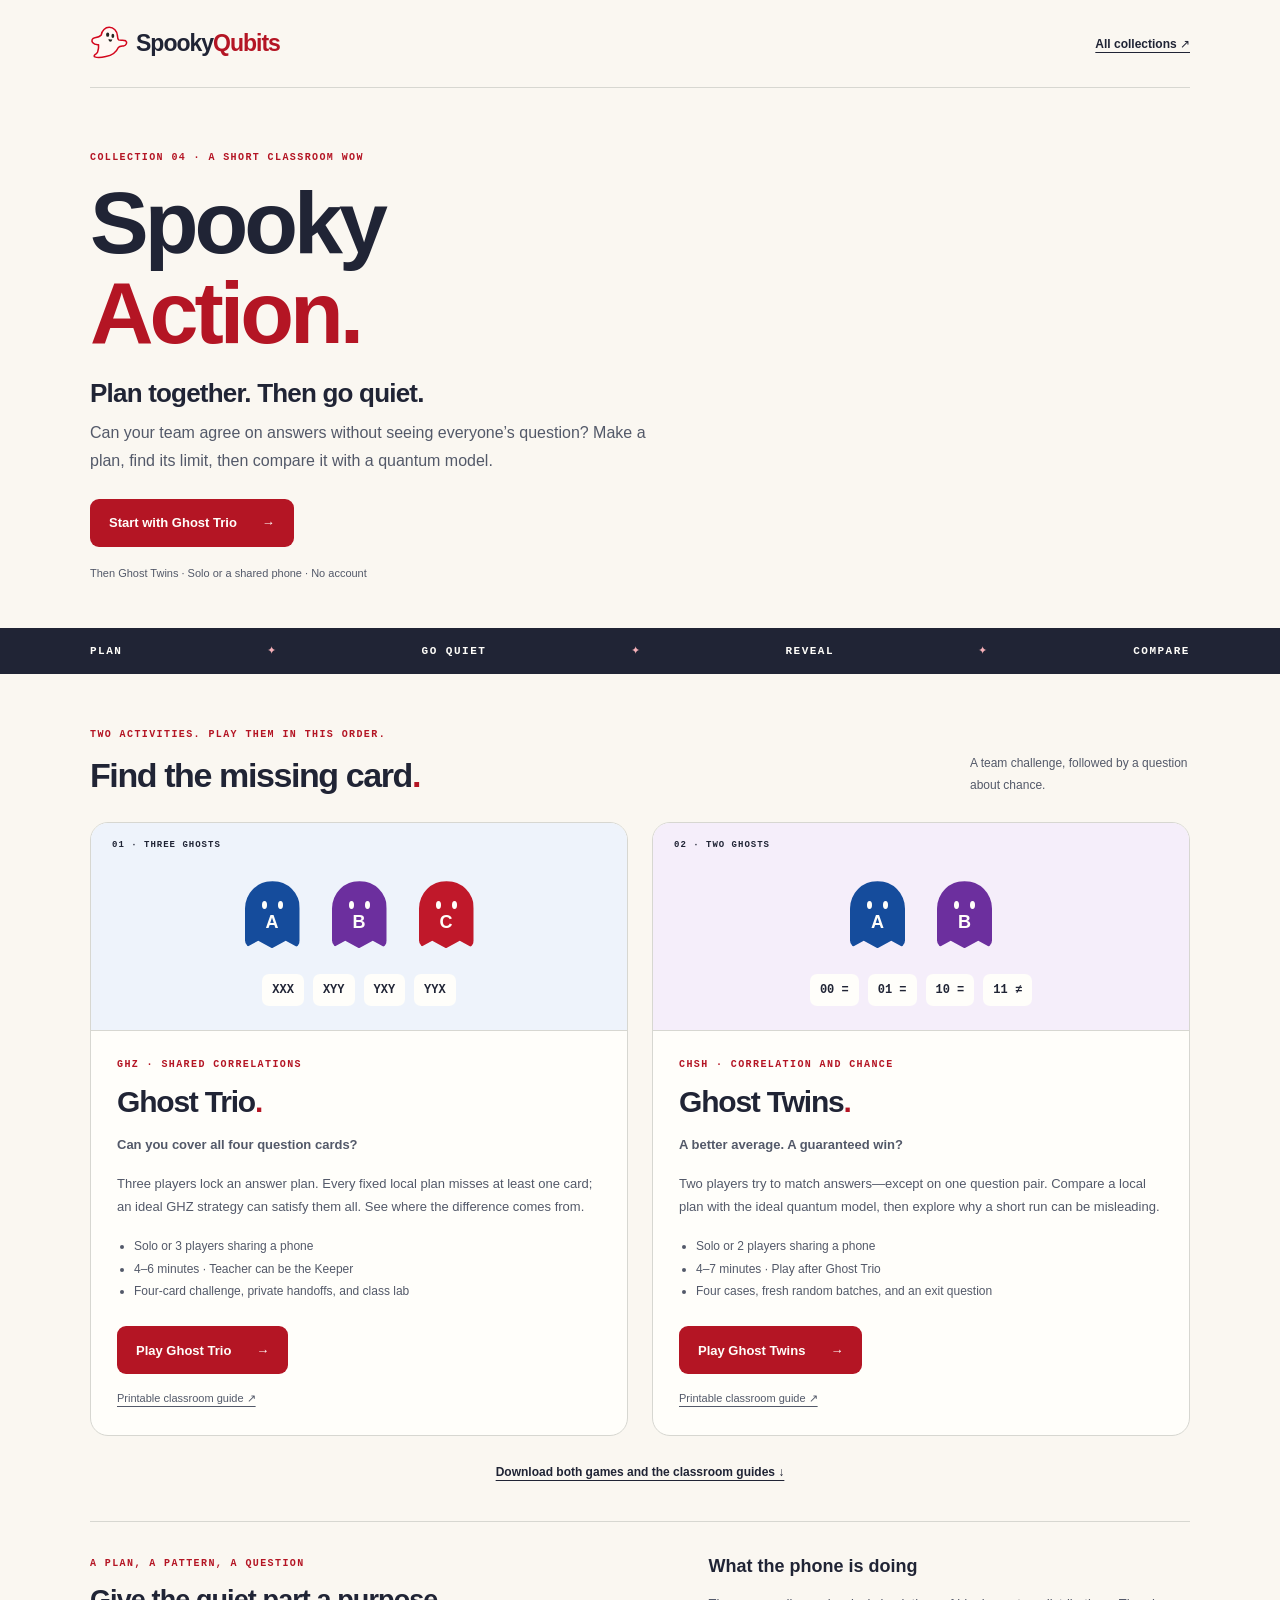
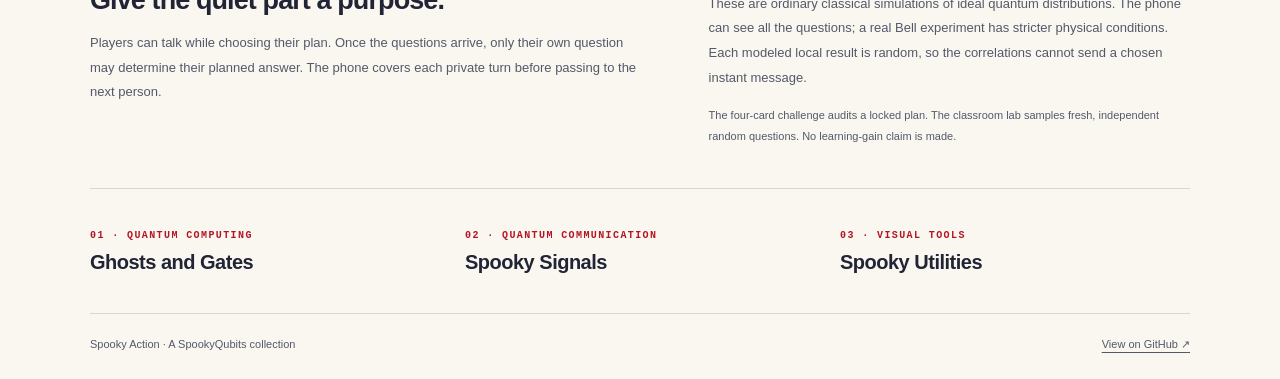
==== index.html @ 949a3e1e "Add Spooky Action with Ghost Trio and Ghost Twins Co-Authored-By: Claude Opus 5.5 <noreply@anthropic" ====
<!doctype html>
<html lang="en">
<head>
  <meta charset="utf-8">
  <meta name="viewport" content="width=device-width,initial-scale=1">
  <meta name="theme-color" content="#b41524">
  <meta name="description" content="Spooky Action: two short classroom activities about quantum correlations. Start with Ghost Trio, then play Ghost Twins. Solo or shared-phone play.">
  <title>Spooky Action · SpookyQubits</title>
  <link rel="icon" href="assets/ghost.svg" type="image/svg+xml">
  <link rel="stylesheet" href="action.css">
</head>
<body>
<a class="skip" href="#main">Skip to content</a>
<header class="masthead wrap"><a class="brand" href="./"><img src="assets/ghost.svg" width="39" height="39" alt="">Spooky<span>Qubits</span></a><a class="back" href="https://spookyqubits.github.io/Ghosts_and_Gates/#collections">All collections ↗</a></header>
<main id="main">
  <section class="intro wrap"><p class="eyebrow">COLLECTION 04 · A SHORT CLASSROOM WOW</p><h1>Spooky<br><em>Action.</em></h1><p class="lede">Plan together. Then go quiet.</p><p class="intro-copy">Can your team agree on answers without seeing everyone’s question? Make a plan, find its limit, then compare it with a quantum model.</p><a class="button primary" href="games/ghost-trio/">Start with Ghost Trio <span aria-hidden="true">→</span></a><p class="small">Then Ghost Twins · Solo or a shared phone · No account</p></section>
  <div class="band"><div class="wrap">PLAN <span aria-hidden="true">✦</span> GO QUIET <span aria-hidden="true">✦</span> REVEAL <span aria-hidden="true">✦</span> COMPARE</div></div>
  <section class="tools wrap" id="games" aria-labelledby="games-title"><div class="section-heading"><div><p class="eyebrow">TWO ACTIVITIES. PLAY THEM IN THIS ORDER.</p><h2 id="games-title">Find the missing card<span>.</span></h2></div><p>A team challenge, followed by a question about chance.</p></div><div class="tool-grid">
    <article class="tool-card"><div class="tool-art trio-art" aria-hidden="true"><span class="art-label">01 · THREE GHOSTS</span><div class="ghost-line"><span class="art-ghost a">A</span><span class="art-ghost b">B</span><span class="art-ghost c">C</span></div><div class="card-pattern"><span>XXX</span><span>XYY</span><span>YXY</span><span>YYX</span></div></div><div class="tool-body"><p class="eyebrow">GHZ · SHARED CORRELATIONS</p><h3>Ghost Trio<span>.</span></h3><p class="question">Can you cover all four question cards?</p><p>Three players lock an answer plan. Every fixed local plan misses at least one card; an ideal GHZ strategy can satisfy them all. See where the difference comes from.</p><ul class="features"><li>Solo or 3 players sharing a phone</li><li>4–6 minutes · Teacher can be the Keeper</li><li>Four-card challenge, private handoffs, and class lab</li></ul><a class="button primary" href="games/ghost-trio/">Play Ghost Trio <span aria-hidden="true">→</span></a><p class="small"><a href="games/ghost-trio/guide.html">Printable classroom guide ↗</a></p></div></article>
    <article class="tool-card"><div class="tool-art twins-art" aria-hidden="true"><span class="art-label">02 · TWO GHOSTS</span><div class="ghost-line"><span class="art-ghost a">A</span><span class="art-ghost b">B</span></div><div class="card-pattern"><span>00 =</span><span>01 =</span><span>10 =</span><span>11 ≠</span></div></div><div class="tool-body"><p class="eyebrow">CHSH · CORRELATION AND CHANCE</p><h3>Ghost Twins<span>.</span></h3><p class="question">A better average. A guaranteed win?</p><p>Two players try to match answers—except on one question pair. Compare a local plan with the ideal quantum model, then explore why a short run can be misleading.</p><ul class="features"><li>Solo or 2 players sharing a phone</li><li>4–7 minutes · Play after Ghost Trio</li><li>Four cases, fresh random batches, and an exit question</li></ul><a class="button primary" href="games/ghost-twins/">Play Ghost Twins <span aria-hidden="true">→</span></a><p class="small"><a href="games/ghost-twins/guide.html">Printable classroom guide ↗</a></p></div></article>
  </div><p class="download"><a href="downloads/spooky-action-classroom-kit.zip" download>Download both games and the classroom guides ↓</a></p></section>
  <section class="notes wrap"><div><p class="eyebrow">A PLAN, A PATTERN, A QUESTION</p><h2>Give the quiet part a purpose.</h2><p>Players can talk while choosing their plan. Once the questions arrive, only their own question may determine their planned answer. The phone covers each private turn before passing to the next person.</p></div><div><h3>What the phone is doing</h3><p>These are ordinary classical simulations of ideal quantum distributions. The phone can see all the questions; a real Bell experiment has stricter physical conditions. Each modeled local result is random, so the correlations cannot send a chosen instant message.</p><p class="small">The four-card challenge audits a locked plan. The classroom lab samples fresh, independent random questions. No learning-gain claim is made.</p></div></section>
  <nav class="collections wrap" aria-label="Other collections"><a href="https://spookyqubits.github.io/Ghosts_and_Gates/"><span class="eyebrow">01 · QUANTUM COMPUTING</span><strong>Ghosts and Gates</strong></a><a href="https://spookyqubits.github.io/SpookySignals/"><span class="eyebrow">02 · QUANTUM COMMUNICATION</span><strong>Spooky Signals</strong></a><a href="https://spookyqubits.github.io/Spooky-Utilities/"><span class="eyebrow">03 · VISUAL TOOLS</span><strong>Spooky Utilities</strong></a></nav>
</main>
<footer class="footer wrap"><span>Spooky Action · A SpookyQubits collection</span><a href="https://github.com/spookyqubits/SpookyAction">View on GitHub ↗</a></footer>
</body>
</html>
---- action.css ----
:root{color-scheme:light;--paper:#faf7f1;--white:#fffefa;--ink:#202435;--muted:#535969;--line:#d7d7d1;--red:#b41524;--blue:#154c9c;--purple:#6c2f9e;font-family:"Avenir Next",Avenir,"Segoe UI",sans-serif;color:var(--ink);background:var(--paper);font-synthesis:none;scroll-behavior:smooth}
*{box-sizing:border-box}body{margin:0}img{max-width:100%}a{color:inherit;text-underline-offset:4px}a:focus-visible{outline:3px solid var(--blue);outline-offset:5px}.wrap{width:min(1100px,calc(100% - 64px));margin-inline:auto}.skip{position:absolute;top:-80px;left:16px;padding:12px;background:var(--ink);color:var(--white);z-index:5}.skip:focus{top:10px}.masthead{display:flex;justify-content:space-between;align-items:center;gap:20px;min-height:88px;border-bottom:1px solid var(--line)}.brand{display:flex;align-items:center;gap:7px;text-decoration:none;font-size:23px;font-weight:850;letter-spacing:-1px}.brand span{color:var(--red);margin-left:-7px}.back{font-size:12px;font-weight:700;display:inline-flex;align-items:center;min-height:44px}.intro{padding-block:62px 44px}.eyebrow{font:750 10px/1.6 ui-monospace,monospace;letter-spacing:1.4px;color:var(--red);margin:0 0 12px}.intro h1{font-size:clamp(58px,7.4vw,88px);line-height:1.02;letter-spacing:-4px;margin:0 0 20px;font-weight:850}.intro h1 em{font-style:normal;color:var(--red)}.lede{font-size:26px;font-weight:750;letter-spacing:-.8px;margin:0 0 10px}.intro-copy{font-size:16px;line-height:1.8;max-width:580px;color:var(--muted);margin:0 0 23px}.button{display:inline-flex;justify-content:center;align-items:center;gap:25px;text-decoration:none;border-radius:9px;padding:13px 19px;min-height:48px;font-size:13px;font-weight:750;line-height:1.5}.primary{background:var(--red);color:var(--white)}.primary:hover{background:#8f101d}.small{font-size:11px;line-height:1.8;color:var(--muted)}.intro .small{margin:17px 0 0}.band{background:var(--ink);color:var(--white);padding-block:15px}.band .wrap{display:flex;justify-content:space-between;gap:12px;font:650 11px/1.5 ui-monospace,monospace;letter-spacing:1.5px}.band span{color:#f5b0b8}.tools{padding-block:53px 37px;scroll-margin-top:20px}.section-heading{display:flex;align-items:flex-end;justify-content:space-between;gap:25px;margin-bottom:26px}h2{font-size:34px;letter-spacing:-1.4px;line-height:1.2;margin:0}h2 span,h3 span{color:var(--red)}.section-heading>p{font-size:12px;line-height:1.8;color:var(--muted);max-width:220px;margin:0}.tool-grid{display:grid;grid-template-columns:1fr 1fr;gap:24px}.tool-card{display:flex;flex-direction:column;overflow:hidden;background:var(--white);border:1px solid var(--line);border-radius:18px}.tool-art{position:relative;border-bottom:1px solid var(--line);padding:58px 22px 24px}.trio-art{background:#eef3fb}.twins-art{background:#f5eefa}.art-label{position:absolute;top:16px;left:21px;font:700 9px/1.5 ui-monospace,monospace;letter-spacing:1px;color:var(--ink)}.ghost-line{display:flex;justify-content:center;gap:32px;margin-bottom:26px}.art-ghost{position:relative;display:grid;place-items:center;width:55px;height:67px;color:var(--white);font-size:18px;font-weight:800;border-radius:28px 28px 8px 8px;background:var(--ghost);padding-top:15px;clip-path:polygon(0 0,100% 0,100% 100%,75% 89%,50% 100%,25% 89%,0 100%)}.art-ghost:before,.art-ghost:after{content:"";position:absolute;top:20px;background:var(--white);width:5px;height:8px;border-radius:50%}.art-ghost:before{left:17px}.art-ghost:after{right:17px}.a{--ghost:#154c9c}.b{--ghost:#6c2f9e}.c{--ghost:#c0182a}.card-pattern{display:flex;justify-content:center;gap:9px;flex-wrap:wrap;font:750 12px/1.5 ui-monospace,monospace}.card-pattern span{padding:7px 10px;border-radius:7px;background:var(--white)}.tool-body{display:flex;flex-direction:column;align-items:flex-start;flex:1;padding:26px}.tool-body h3{font-size:30px;line-height:1.15;letter-spacing:-1.2px;margin:0 0 13px}.tool-body .question{font-size:14px;font-weight:750;color:var(--ink);margin:0 0 8px}.tool-body p:not(.eyebrow){font-size:13px;line-height:1.8;color:var(--muted);margin:0 0 16px}.tool-body .features{font-size:12px;line-height:1.9;color:var(--muted);padding-left:17px;margin:0 0 23px}.tool-body .button{margin-top:auto}.tool-body p.small{font-size:11px;margin:15px 0 0}.download{text-align:center;font-size:12px;margin:26px 0 0;line-height:1.8}.download a{font-weight:700}.notes{display:grid;grid-template-columns:1.15fr 1fr;gap:65px;padding-block:34px 41px;border-block:1px solid var(--line)}.notes h2{font-size:27px;letter-spacing:-.9px}.notes h3{font-size:18px;margin:0 0 15px}.notes p:not(.eyebrow){font-size:13px;line-height:1.9;color:var(--muted);margin:15px 0 0}.notes p.small{font-size:11px}.collections{display:grid;grid-template-columns:repeat(3,minmax(0,1fr));gap:25px;padding-block:35px}.collections a{text-decoration:none;padding:4px 0;display:flex;flex-direction:column;gap:7px}.collections .eyebrow{margin:0}.collections strong{font-size:20px;letter-spacing:-.5px}.collections a:hover strong,.footer a:hover{color:var(--red)}.footer{border-top:1px solid var(--line);display:flex;justify-content:space-between;gap:20px;flex-wrap:wrap;padding-block:24px 28px;font-size:11px;color:var(--muted)}
@media(max-width:650px){.wrap{width:calc(100% - 36px)}.masthead{min-height:76px;gap:12px}.brand{font-size:20px}.brand img{width:33px;height:33px}.back{font-size:11px}.intro{padding-block:37px 32px}.intro h1{font-size:66px;letter-spacing:-3.5px}.lede{font-size:23px}.intro-copy{font-size:14px}.band .wrap{font-size:9px;letter-spacing:.4px;gap:5px}.section-heading{display:block}.section-heading>p{max-width:none;margin-top:14px}h2{font-size:29px}.tools{padding-top:37px}.tool-grid{grid-template-columns:1fr;gap:24px}.tool-body{padding:24px}.tool-body .button{width:100%;gap:15px}.notes{grid-template-columns:1fr;gap:28px;padding-block:30px}.collections{grid-template-columns:1fr;gap:24px}.intro .small{max-width:285px}.ghost-line{gap:25px}}
@media(prefers-reduced-motion:reduce){:root{scroll-behavior:auto}}
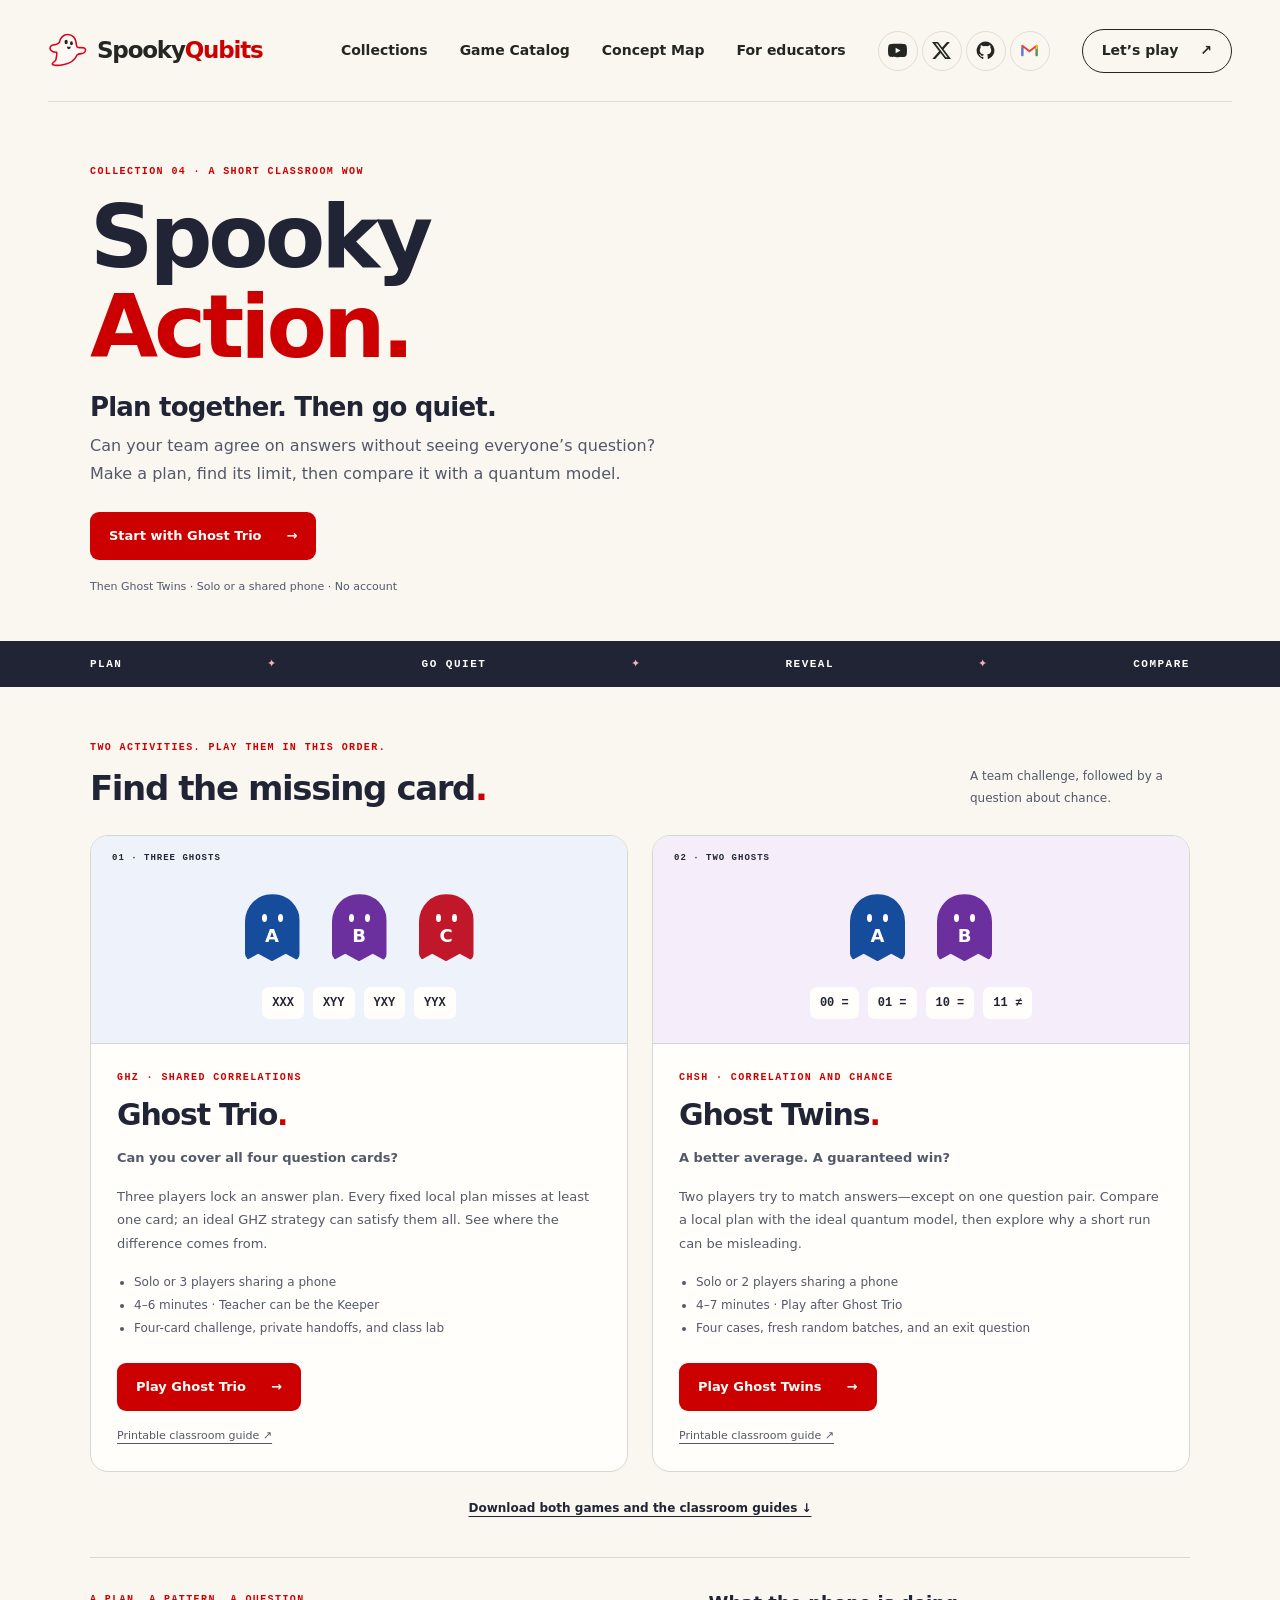
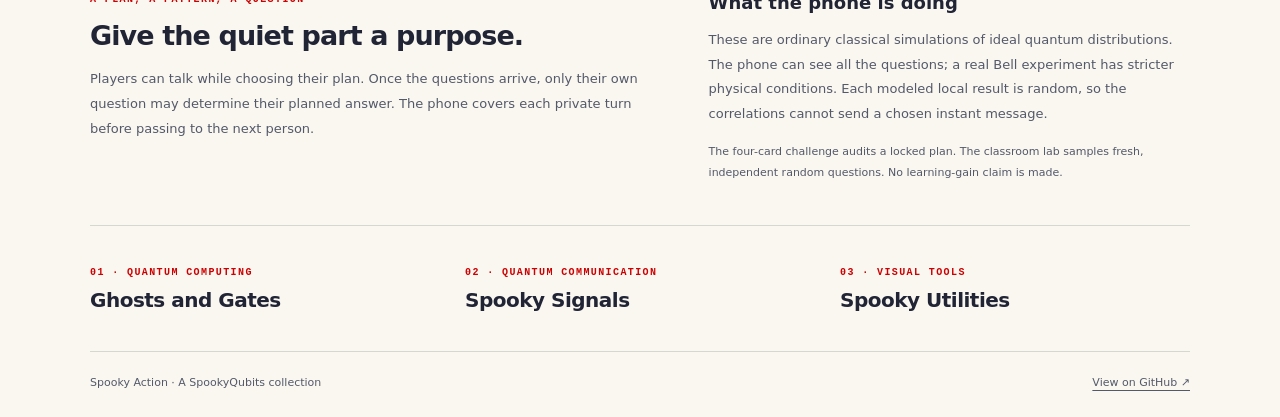
==== commit 55975494: "Share the SpookyQubits header across non-game pages" ====
--- a/index.html
+++ b/index.html
@@ -8,10 +8,97 @@
   <title>Spooky Action · SpookyQubits</title>
   <link rel="icon" href="assets/ghost.svg" type="image/svg+xml">
   <link rel="stylesheet" href="action.css">
+<style>
+.sq-site-header {
+  box-sizing: border-box;
+  display: flex;
+  align-items: center;
+  justify-content: space-between;
+  width: min(1220px, calc(100% - 96px));
+  max-width: none;
+  min-height: 102px;
+  margin: 0 auto;
+  padding: 0;
+  border-bottom: 1px solid #dfded6;
+  color: #242622;
+  font: 650 14px/1.25 "Avenir Next", Avenir, "Segoe UI", system-ui, sans-serif;
+}
+.sq-site-header nav {
+  display: flex;
+  align-items: center;
+  gap: 32px;
+  margin: 0;
+}
+.sq-site-header a {
+  box-sizing: border-box;
+  display: inline-flex;
+  align-items: center;
+  min-height: 44px;
+  padding: 0;
+  color: inherit;
+  text-decoration: none;
+  white-space: nowrap;
+}
+.sq-site-header a:hover { color: #cc0000; }
+.sq-site-header a:focus-visible { outline: 3px solid #1363c4; outline-offset: 5px; }
+.sq-site-header .sq-brand { gap: 9px; font-size: 23px; font-weight: 850; letter-spacing: -1.2px; }
+.sq-site-header .sq-brand svg { display: block; width: 40px; height: 40px; }
+.sq-site-header .sq-brand-red { color: #cc0000; }
+.sq-site-header .sq-social-links { display: inline-flex; align-items: center; gap: 4px; }
+.sq-site-header .sq-social-links a {
+  justify-content: center;
+  width: 40px;
+  min-height: 40px;
+  border: 1px solid #dfded6;
+  border-radius: 50%;
+}
+.sq-site-header .sq-social-links a:hover { border-color: #cc0000; background: #fffefa; }
+.sq-site-header .sq-social-links svg { display: block; width: 19px; height: 19px; fill: currentColor; }
+.sq-site-header .sq-nav-cta {
+  gap: 22px;
+  padding: 10px 19px;
+  border: 1px solid #242622;
+  border-radius: 999px;
+}
+.sq-site-header .sq-nav-cta:hover { background: #242622; color: white; }
+@media (max-width: 1120px) {
+  .sq-site-header { flex-wrap: wrap; gap: 8px; padding-block: 12px; }
+  .sq-site-header nav { flex-wrap: wrap; justify-content: flex-end; gap: 0 14px; margin-left: auto; }
+}
+@media (max-width: 800px) {
+  .sq-site-header { width: calc(100% - 40px); min-height: 78px; }
+  .sq-site-header .sq-brand { font-size: 20px; }
+}
+@media (max-width: 560px) {
+  .sq-site-header { width: calc(100% - 36px); min-height: 73px; }
+  .sq-site-header nav { justify-content: flex-start; gap: 0 10px; margin-left: 0; font-size: 12px; }
+  .sq-site-header .sq-brand { gap: 6px; font-size: 19px; }
+  .sq-site-header .sq-brand svg { width: 33px; height: 33px; }
+  .sq-site-header .sq-social-links { gap: 2px; }
+  .sq-site-header .sq-social-links a { width: 36px; min-height: 36px; }
+  .sq-site-header .sq-social-links svg { width: 17px; height: 17px; }
+  .sq-site-header .sq-nav-cta { padding: 8px 10px; gap: 6px; }
+}
+.sq-document-page { margin: 0; background: #faf7f1; }
+@media print {
+  .sq-site-header { display: none !important; }
+  .sq-document-page { background: white; }
+}
+</style>
 </head>
 <body>
 <a class="skip" href="#main">Skip to content</a>
-<header class="masthead wrap"><a class="brand" href="./"><img src="assets/ghost.svg" width="39" height="39" alt="">Spooky<span>Qubits</span></a><a class="back" href="https://spookyqubits.github.io/Ghosts_and_Gates/#collections">All collections ↗</a></header>
+<header class="sq-site-header">
+    <a class="sq-brand" href="https://spookyqubits.com/" aria-label="SpookyQubits home"><svg aria-hidden="true" xmlns="http://www.w3.org/2000/svg" viewBox="0 0 64 64"><path d="M18.5 18C19.5 10.5 25 5.5 31.5 5.5C39 5.5 44.5 11.5 45 19C45.2 22.5 45.5 25 47 26C50 27.5 55.5 25.5 58.5 27.5C62 30 59.5 35.5 55 36C51.5 36.5 48.5 36.5 46.5 38.5C43.5 45.5 36 51.5 26 53.5C19 55 12 55.5 8 54C5.5 53 7.5 50.5 10.5 48.5C12.5 47 13 45.5 13 44C14 40.5 14.3 37 14 34C11 34.2 6.5 33.5 4.2 30.5C2 27.5 3.5 23 8 22.5C12 22 16 21 18.5 18Z" fill="#fff8f4" stroke="#d3061c" stroke-width="2.5" stroke-linejoin="round"/><ellipse cx="29" cy="17.5" rx="2.6" ry="3.6" fill="#242622"/><ellipse cx="37.5" cy="19.5" rx="2.3" ry="3.3" fill="#242622"/><path d="M30.2 24.6Q33.4 25.8 36.6 24.9Q36 29.2 33 29Q30.6 28.6 30.2 24.6Z" fill="#242622"/></svg><span>Spooky<span class="sq-brand-red">Qubits</span></span></a>
+    <nav aria-label="Main navigation">
+      <a href="https://spookyqubits.com/#collections">Collections</a>
+      <a href="https://spookyqubits.com/game-catalog.html">Game Catalog</a>
+      <a href="https://spookyqubits.com/concepts.html">Concept Map</a>
+      <a href="https://spookyqubits.com/#classroom">For educators</a>
+      <span class="sq-social-links" aria-label="Connect"><a href="https://www.youtube.com/@SpookyQubits" aria-label="YouTube" target="_blank" rel="noopener noreferrer"><svg viewBox="0 0 24 24" aria-hidden="true"><path d="M23.5 6.2a3 3 0 0 0-2.1-2.1C19.5 3.6 12 3.6 12 3.6s-7.5 0-9.4.5A3 3 0 0 0 .5 6.2 31.3 31.3 0 0 0 0 12c0 1.9.2 3.9.5 5.8a3 3 0 0 0 2.1 2.1c1.9.5 9.4.5 9.4.5s7.5 0 9.4-.5a3 3 0 0 0 2.1-2.1c.3-1.9.5-3.9.5-5.8s-.2-3.9-.5-5.8ZM9.6 15.6V8.4l6.2 3.6-6.2 3.6Z"/></svg></a><a href="https://x.com/SpookyQubits" aria-label="X" target="_blank" rel="noopener noreferrer"><svg viewBox="0 0 24 24" aria-hidden="true"><path d="M18.9 1.2h3.7l-8 9.2L24 22.8h-7.4l-5.8-7.6-6.7 7.6H.4l8.6-9.9L0 1.2h7.6l5.2 6.9 6.1-6.9Zm-1.3 19.4h2L6.5 3.2H4.3l13.3 17.4Z"/></svg></a><a href="https://github.com/spookyqubits" aria-label="GitHub" title="GitHub" target="_blank" rel="noopener noreferrer"><svg viewBox="0 0 24 24" aria-hidden="true"><path d="M12 .75a11.25 11.25 0 0 0-3.56 21.92c.56.1.77-.24.77-.54v-2.1c-3.13.68-3.79-1.33-3.79-1.33-.51-1.3-1.25-1.64-1.25-1.64-1.02-.7.08-.69.08-.69 1.13.08 1.73 1.16 1.73 1.16 1 1.72 2.63 1.22 3.27.93.1-.72.39-1.22.7-1.5-2.5-.28-5.13-1.25-5.13-5.56 0-1.23.44-2.24 1.16-3.03-.12-.28-.5-1.43.11-2.98 0 0 .95-.3 3.1 1.16a10.8 10.8 0 0 1 5.64 0c2.15-1.46 3.09-1.16 3.09-1.16.62 1.55.23 2.7.11 2.98.72.79 1.16 1.8 1.16 3.03 0 4.32-2.64 5.27-5.15 5.55.4.35.76 1.03.76 2.08v3.1c0 .3.21.65.78.54A11.25 11.25 0 0 0 12 .75Z"/></svg></a><a href="mailto:spookyqubits@gmail.com" aria-label="Contact us by email" title="Contact us"><svg viewBox="0 0 24 24" aria-hidden="true"><path d="M3 18V6l9 7 9-7v12" fill="none" stroke="#ea4335" stroke-width="2.5" stroke-linecap="round" stroke-linejoin="round"/><path d="M3 9v9" fill="none" stroke="#4285f4" stroke-width="2.5" stroke-linecap="round"/><path d="M21 9v9" fill="none" stroke="#34a853" stroke-width="2.5" stroke-linecap="round"/><path d="M21 6v3" fill="none" stroke="#fbbc04" stroke-width="2.5" stroke-linecap="round"/></svg></a></span>
+      <a class="sq-nav-cta" href="https://spookyqubits.com/#collections">Let’s play <span aria-hidden="true">↗</span></a>
+    </nav>
+  </header>
 <main id="main">
   <section class="intro wrap"><p class="eyebrow">COLLECTION 04 · A SHORT CLASSROOM WOW</p><h1>Spooky<br><em>Action.</em></h1><p class="lede">Plan together. Then go quiet.</p><p class="intro-copy">Can your team agree on answers without seeing everyone’s question? Make a plan, find its limit, then compare it with a quantum model.</p><a class="button primary" href="games/ghost-trio/">Start with Ghost Trio <span aria-hidden="true">→</span></a><p class="small">Then Ghost Twins · Solo or a shared phone · No account</p></section>
   <div class="band"><div class="wrap">PLAN <span aria-hidden="true">✦</span> GO QUIET <span aria-hidden="true">✦</span> REVEAL <span aria-hidden="true">✦</span> COMPARE</div></div>
--- a/action.css
+++ b/action.css
@@ -1,4 +1,4 @@
-:root{color-scheme:light;--paper:#faf7f1;--white:#fffefa;--ink:#202435;--muted:#535969;--line:#d7d7d1;--red:#b41524;--blue:#154c9c;--purple:#6c2f9e;font-family:"Avenir Next",Avenir,"Segoe UI",sans-serif;color:var(--ink);background:var(--paper);font-synthesis:none;scroll-behavior:smooth}
+:root{color-scheme:light;--paper:#faf7f1;--white:#fffefa;--ink:#202435;--muted:#535969;--line:#d7d7d1;--red:#cc0000;--blue:#154c9c;--purple:#6c2f9e;font-family: "Avenir Next", Avenir, "Segoe UI", system-ui, sans-serif;color:var(--ink);background:var(--paper);font-synthesis:none;scroll-behavior:smooth}
 *{box-sizing:border-box}body{margin:0}img{max-width:100%}a{color:inherit;text-underline-offset:4px}a:focus-visible{outline:3px solid var(--blue);outline-offset:5px}.wrap{width:min(1100px,calc(100% - 64px));margin-inline:auto}.skip{position:absolute;top:-80px;left:16px;padding:12px;background:var(--ink);color:var(--white);z-index:5}.skip:focus{top:10px}.masthead{display:flex;justify-content:space-between;align-items:center;gap:20px;min-height:88px;border-bottom:1px solid var(--line)}.brand{display:flex;align-items:center;gap:7px;text-decoration:none;font-size:23px;font-weight:850;letter-spacing:-1px}.brand span{color:var(--red);margin-left:-7px}.back{font-size:12px;font-weight:700;display:inline-flex;align-items:center;min-height:44px}.intro{padding-block:62px 44px}.eyebrow{font:750 10px/1.6 ui-monospace,monospace;letter-spacing:1.4px;color:var(--red);margin:0 0 12px}.intro h1{font-size:clamp(58px,7.4vw,88px);line-height:1.02;letter-spacing:-4px;margin:0 0 20px;font-weight:850}.intro h1 em{font-style:normal;color:var(--red)}.lede{font-size:26px;font-weight:750;letter-spacing:-.8px;margin:0 0 10px}.intro-copy{font-size:16px;line-height:1.8;max-width:580px;color:var(--muted);margin:0 0 23px}.button{display:inline-flex;justify-content:center;align-items:center;gap:25px;text-decoration:none;border-radius:9px;padding:13px 19px;min-height:48px;font-size:13px;font-weight:750;line-height:1.5}.primary{background:var(--red);color:var(--white)}.primary:hover{background:#8f101d}.small{font-size:11px;line-height:1.8;color:var(--muted)}.intro .small{margin:17px 0 0}.band{background:var(--ink);color:var(--white);padding-block:15px}.band .wrap{display:flex;justify-content:space-between;gap:12px;font:650 11px/1.5 ui-monospace,monospace;letter-spacing:1.5px}.band span{color:#f5b0b8}.tools{padding-block:53px 37px;scroll-margin-top:20px}.section-heading{display:flex;align-items:flex-end;justify-content:space-between;gap:25px;margin-bottom:26px}h2{font-size:34px;letter-spacing:-1.4px;line-height:1.2;margin:0}h2 span,h3 span{color:var(--red)}.section-heading>p{font-size:12px;line-height:1.8;color:var(--muted);max-width:220px;margin:0}.tool-grid{display:grid;grid-template-columns:1fr 1fr;gap:24px}.tool-card{display:flex;flex-direction:column;overflow:hidden;background:var(--white);border:1px solid var(--line);border-radius:18px}.tool-art{position:relative;border-bottom:1px solid var(--line);padding:58px 22px 24px}.trio-art{background:#eef3fb}.twins-art{background:#f5eefa}.art-label{position:absolute;top:16px;left:21px;font:700 9px/1.5 ui-monospace,monospace;letter-spacing:1px;color:var(--ink)}.ghost-line{display:flex;justify-content:center;gap:32px;margin-bottom:26px}.art-ghost{position:relative;display:grid;place-items:center;width:55px;height:67px;color:var(--white);font-size:18px;font-weight:800;border-radius:28px 28px 8px 8px;background:var(--ghost);padding-top:15px;clip-path:polygon(0 0,100% 0,100% 100%,75% 89%,50% 100%,25% 89%,0 100%)}.art-ghost:before,.art-ghost:after{content:"";position:absolute;top:20px;background:var(--white);width:5px;height:8px;border-radius:50%}.art-ghost:before{left:17px}.art-ghost:after{right:17px}.a{--ghost:#154c9c}.b{--ghost:#6c2f9e}.c{--ghost:#c0182a}.card-pattern{display:flex;justify-content:center;gap:9px;flex-wrap:wrap;font:750 12px/1.5 ui-monospace,monospace}.card-pattern span{padding:7px 10px;border-radius:7px;background:var(--white)}.tool-body{display:flex;flex-direction:column;align-items:flex-start;flex:1;padding:26px}.tool-body h3{font-size:30px;line-height:1.15;letter-spacing:-1.2px;margin:0 0 13px}.tool-body .question{font-size:14px;font-weight:750;color:var(--ink);margin:0 0 8px}.tool-body p:not(.eyebrow){font-size:13px;line-height:1.8;color:var(--muted);margin:0 0 16px}.tool-body .features{font-size:12px;line-height:1.9;color:var(--muted);padding-left:17px;margin:0 0 23px}.tool-body .button{margin-top:auto}.tool-body p.small{font-size:11px;margin:15px 0 0}.download{text-align:center;font-size:12px;margin:26px 0 0;line-height:1.8}.download a{font-weight:700}.notes{display:grid;grid-template-columns:1.15fr 1fr;gap:65px;padding-block:34px 41px;border-block:1px solid var(--line)}.notes h2{font-size:27px;letter-spacing:-.9px}.notes h3{font-size:18px;margin:0 0 15px}.notes p:not(.eyebrow){font-size:13px;line-height:1.9;color:var(--muted);margin:15px 0 0}.notes p.small{font-size:11px}.collections{display:grid;grid-template-columns:repeat(3,minmax(0,1fr));gap:25px;padding-block:35px}.collections a{text-decoration:none;padding:4px 0;display:flex;flex-direction:column;gap:7px}.collections .eyebrow{margin:0}.collections strong{font-size:20px;letter-spacing:-.5px}.collections a:hover strong,.footer a:hover{color:var(--red)}.footer{border-top:1px solid var(--line);display:flex;justify-content:space-between;gap:20px;flex-wrap:wrap;padding-block:24px 28px;font-size:11px;color:var(--muted)}
 @media(max-width:650px){.wrap{width:calc(100% - 36px)}.masthead{min-height:76px;gap:12px}.brand{font-size:20px}.brand img{width:33px;height:33px}.back{font-size:11px}.intro{padding-block:37px 32px}.intro h1{font-size:66px;letter-spacing:-3.5px}.lede{font-size:23px}.intro-copy{font-size:14px}.band .wrap{font-size:9px;letter-spacing:.4px;gap:5px}.section-heading{display:block}.section-heading>p{max-width:none;margin-top:14px}h2{font-size:29px}.tools{padding-top:37px}.tool-grid{grid-template-columns:1fr;gap:24px}.tool-body{padding:24px}.tool-body .button{width:100%;gap:15px}.notes{grid-template-columns:1fr;gap:28px;padding-block:30px}.collections{grid-template-columns:1fr;gap:24px}.intro .small{max-width:285px}.ghost-line{gap:25px}}
 @media(prefers-reduced-motion:reduce){:root{scroll-behavior:auto}}
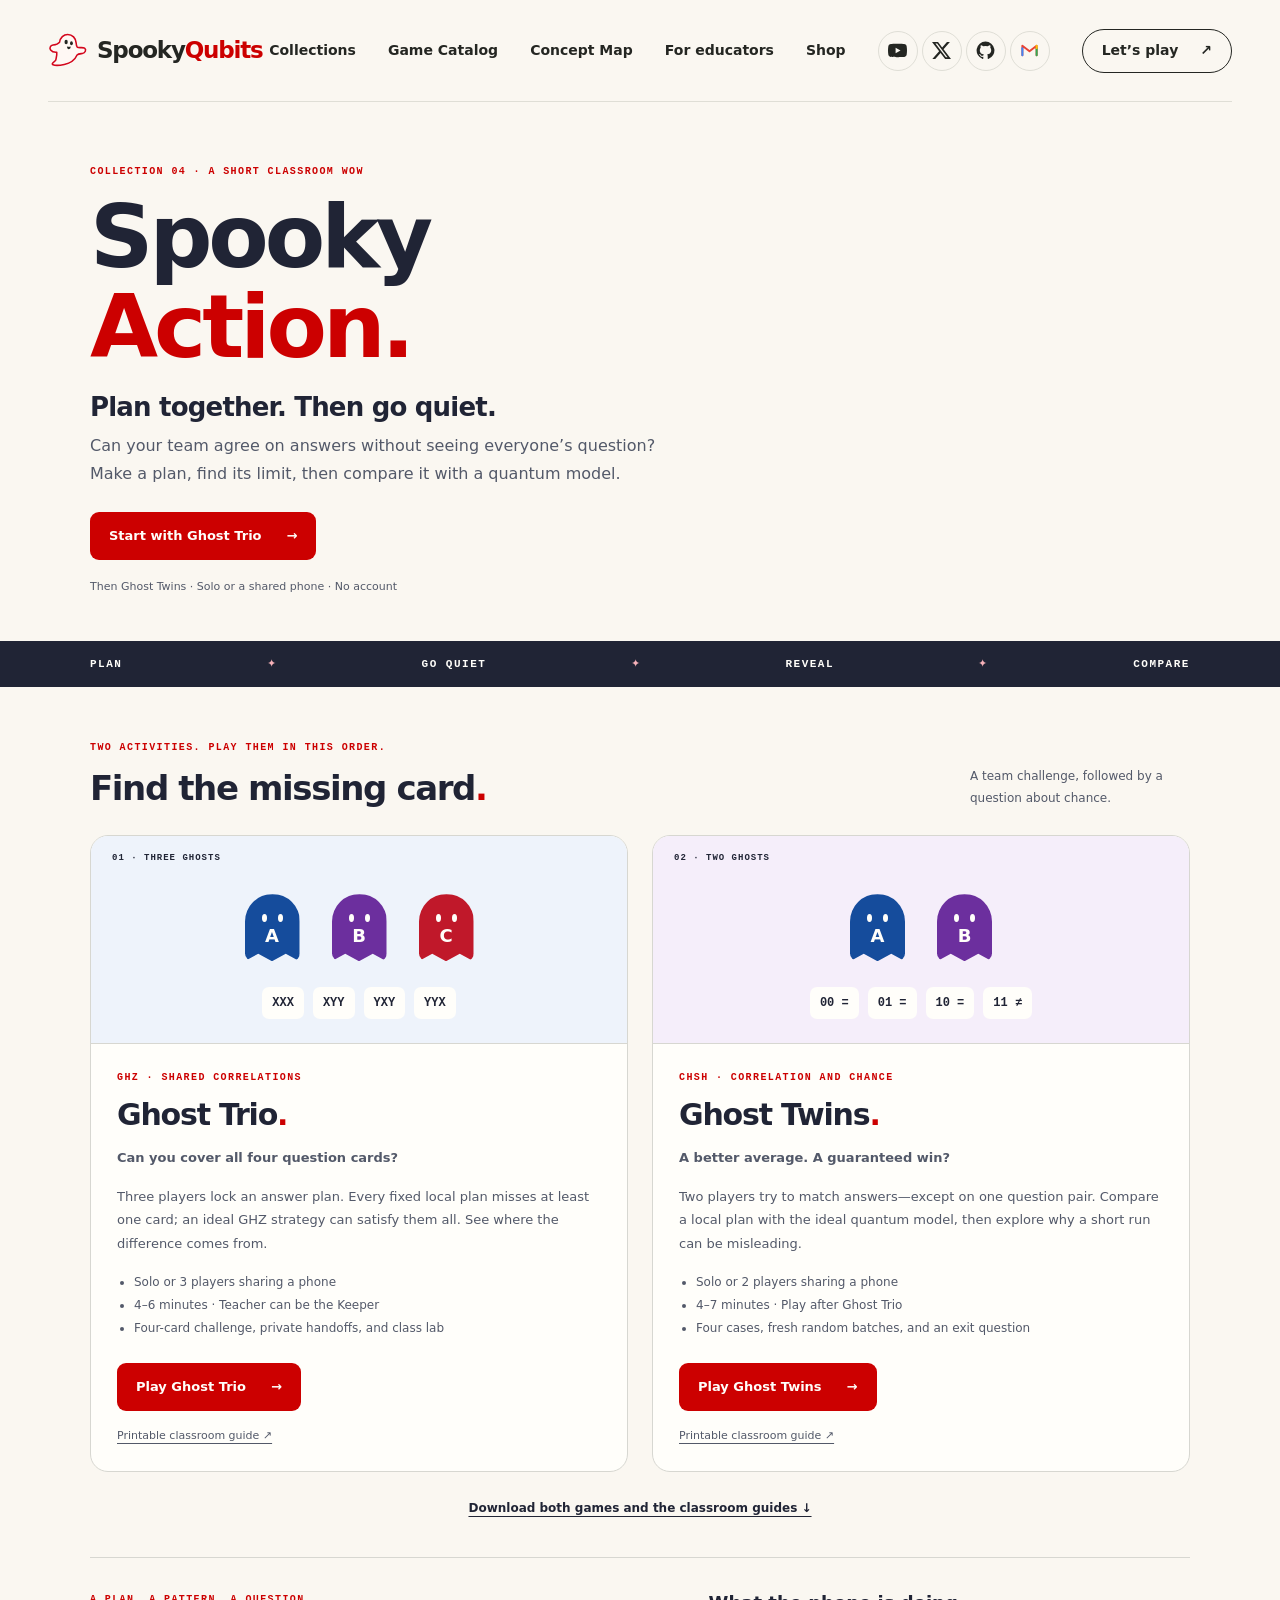
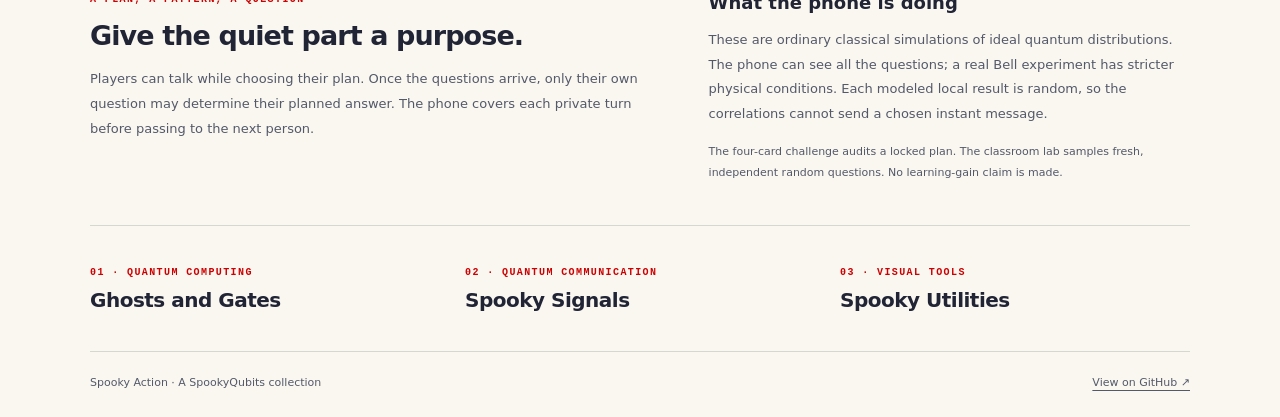
==== commit 00899b8f: "Add Shop to the collection header" ====
--- a/index.html
+++ b/index.html
@@ -94,7 +94,8 @@
       <a href="https://spookyqubits.com/#collections">Collections</a>
       <a href="https://spookyqubits.com/game-catalog.html">Game Catalog</a>
       <a href="https://spookyqubits.com/concepts.html">Concept Map</a>
-      <a href="https://spookyqubits.com/#classroom">For educators</a>
+      <a href="https://spookyqubits.com/educators.html">For educators</a>
+      <a href="https://spookyqubits-shop.fourthwall.com/">Shop</a>
       <span class="sq-social-links" aria-label="Connect"><a href="https://www.youtube.com/@SpookyQubits" aria-label="YouTube" target="_blank" rel="noopener noreferrer"><svg viewBox="0 0 24 24" aria-hidden="true"><path d="M23.5 6.2a3 3 0 0 0-2.1-2.1C19.5 3.6 12 3.6 12 3.6s-7.5 0-9.4.5A3 3 0 0 0 .5 6.2 31.3 31.3 0 0 0 0 12c0 1.9.2 3.9.5 5.8a3 3 0 0 0 2.1 2.1c1.9.5 9.4.5 9.4.5s7.5 0 9.4-.5a3 3 0 0 0 2.1-2.1c.3-1.9.5-3.9.5-5.8s-.2-3.9-.5-5.8ZM9.6 15.6V8.4l6.2 3.6-6.2 3.6Z"/></svg></a><a href="https://x.com/SpookyQubits" aria-label="X" target="_blank" rel="noopener noreferrer"><svg viewBox="0 0 24 24" aria-hidden="true"><path d="M18.9 1.2h3.7l-8 9.2L24 22.8h-7.4l-5.8-7.6-6.7 7.6H.4l8.6-9.9L0 1.2h7.6l5.2 6.9 6.1-6.9Zm-1.3 19.4h2L6.5 3.2H4.3l13.3 17.4Z"/></svg></a><a href="https://github.com/spookyqubits" aria-label="GitHub" title="GitHub" target="_blank" rel="noopener noreferrer"><svg viewBox="0 0 24 24" aria-hidden="true"><path d="M12 .75a11.25 11.25 0 0 0-3.56 21.92c.56.1.77-.24.77-.54v-2.1c-3.13.68-3.79-1.33-3.79-1.33-.51-1.3-1.25-1.64-1.25-1.64-1.02-.7.08-.69.08-.69 1.13.08 1.73 1.16 1.73 1.16 1 1.72 2.63 1.22 3.27.93.1-.72.39-1.22.7-1.5-2.5-.28-5.13-1.25-5.13-5.56 0-1.23.44-2.24 1.16-3.03-.12-.28-.5-1.43.11-2.98 0 0 .95-.3 3.1 1.16a10.8 10.8 0 0 1 5.64 0c2.15-1.46 3.09-1.16 3.09-1.16.62 1.55.23 2.7.11 2.98.72.79 1.16 1.8 1.16 3.03 0 4.32-2.64 5.27-5.15 5.55.4.35.76 1.03.76 2.08v3.1c0 .3.21.65.78.54A11.25 11.25 0 0 0 12 .75Z"/></svg></a><a href="mailto:spookyqubits@gmail.com" aria-label="Contact us by email" title="Contact us"><svg viewBox="0 0 24 24" aria-hidden="true"><path d="M3 18V6l9 7 9-7v12" fill="none" stroke="#ea4335" stroke-width="2.5" stroke-linecap="round" stroke-linejoin="round"/><path d="M3 9v9" fill="none" stroke="#4285f4" stroke-width="2.5" stroke-linecap="round"/><path d="M21 9v9" fill="none" stroke="#34a853" stroke-width="2.5" stroke-linecap="round"/><path d="M21 6v3" fill="none" stroke="#fbbc04" stroke-width="2.5" stroke-linecap="round"/></svg></a></span>
       <a class="sq-nav-cta" href="https://spookyqubits.com/#collections">Let’s play <span aria-hidden="true">↗</span></a>
     </nav>
